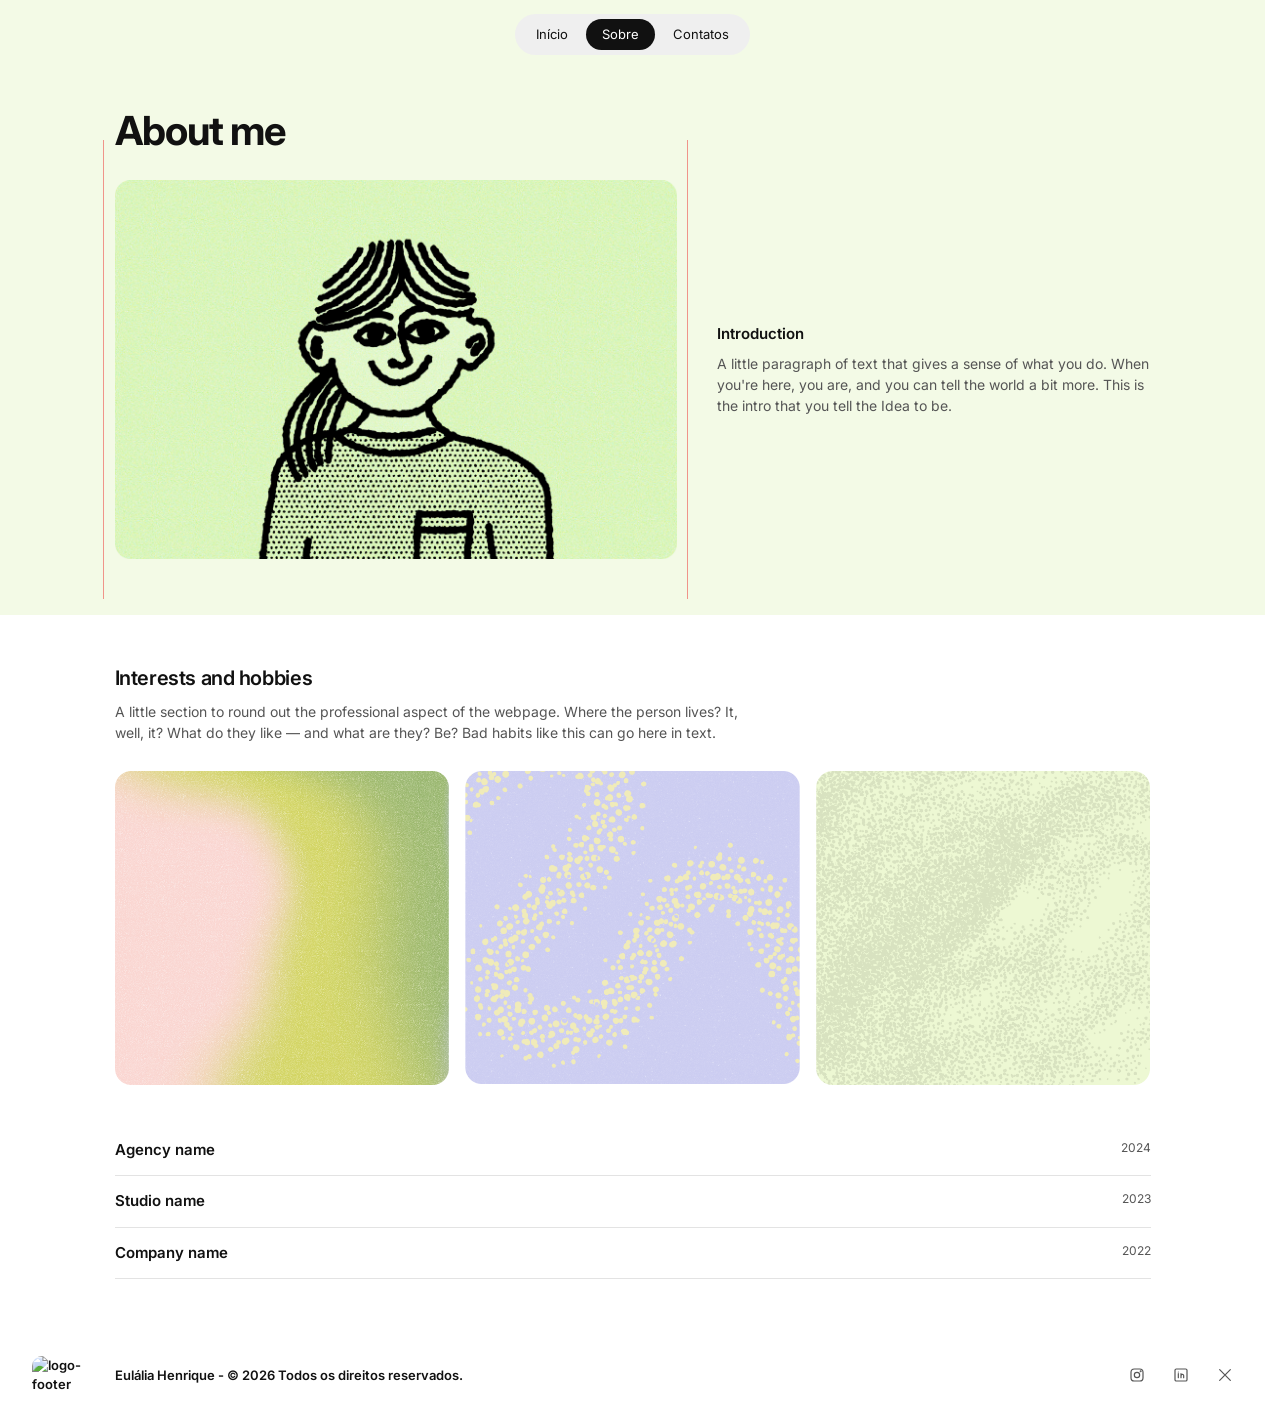
==== pages/about.html @ 5bd8da18 "Add files via upload" ====
<!DOCTYPE html>
<html lang="pt-BR">
<head>
  <meta charset="utf-8">
  <meta name="viewport" content="width=device-width, initial-scale=1">
  <title>Sobre Mim</title>
  <meta name="description" content="Conheça quem faz o Namedly: introdução, interesses, hobbies e trabalhos.">
  <meta name="theme-color" content="#ffffff">
  <link rel="icon" type="image/png" href="../imgs/logo.png">

  <link rel="preconnect" href="https://fonts.googleapis.com">
  <link rel="preconnect" href="https://fonts.gstatic.com" crossorigin>
  <link href="https://fonts.googleapis.com/css2?family=Inter:wght@400;500;600;700&display=swap" rel="stylesheet">

  <link rel="stylesheet" href="../assets/css/base.css">
  <link rel="stylesheet" href="../assets/css/about.css">
</head>
<body>

  <a class="skip-link" href="#conteudo">Ir para o conteúdo</a>

  <!-- Navbar -->
  <header class="nav">
    <nav aria-label="Principal">
      <ul class="nav__list">
        <li><a class="nav__link" href="../index.html">Início</a></li>
        <li><a class="nav__link" href="about.html" aria-current="page">Sobre</a></li>
        <li><a class="nav__link" href="landing-page.html">Contatos</a></li>
      </ul>
    </nav>
  </header>

  <main id="conteudo" lang="en">

    <!-- Topo e introdução -->
    <section class="top">
      <div class="wrap">
        <h1 class="heading top__title">About me</h1>

        <div class="intro">
          <div class="portrait">
            <picture>
              <source media="(min-width: 1280px)" srcset="../imgs/portrait-desktop.png" width="1152" height="776">
              <source media="(min-width: 800px)" srcset="../imgs/portrait-tablet.png" width="1344" height="882">
              <img src="../imgs/portrait-mobile.png" width="654" height="490" fetchpriority="high" alt="Retrato ilustrado">
            </picture>
          </div>
          <div class="intro__content">
            <h2 class="intro__heading">Introduction</h2>
            <p class="intro__text">A little paragraph of text that gives a sense of what you do. When you're here, you are, and you can tell the world a bit more. This is the intro that you tell the Idea to be.</p>
          </div>
        </div>
      </div>
    </section>

    <!-- Interesses e hobbies -->
    <section class="wrap interests">
      <h2 class="interests__title">Interests and hobbies</h2>
      <p class="interests__text">A little section to round out the professional aspect of the webpage. Where the person lives? It, well, it? What do they like — and what are they? Be? Bad habits like this can go here in text.</p>

      <div class="gallery">
        <picture class="gallery__item">
          <source media="(min-width: 1280px)" srcset="../imgs/tile-1-desktop.png" width="651" height="610">
          <source media="(min-width: 800px)" srcset="../imgs/tile-1-tablet.png" width="406" height="380">
          <img src="../imgs/tile-1-mobile.png" width="654" height="614" loading="lazy" decoding="async" alt="Gradiente rosa e verde">
        </picture>
        <picture class="gallery__item">
          <source media="(min-width: 1280px)" srcset="../imgs/tile-2-desktop.png" width="652" height="610">
          <source media="(min-width: 800px)" srcset="../imgs/tile-2-tablet.png" width="406" height="380">
          <img src="../imgs/tile-2-mobile.png" width="654" height="614" loading="lazy" decoding="async" alt="Textura lavanda com pontos">
        </picture>
        <picture class="gallery__item">
          <source media="(min-width: 1280px)" srcset="../imgs/tile-3-desktop.png" width="651" height="610">
          <source media="(min-width: 800px)" srcset="../imgs/tile-3-tablet.png" width="406" height="380">
          <img src="../imgs/tile-3-mobile.png" width="654" height="614" loading="lazy" decoding="async" alt="Textura verde clara">
        </picture>
      </div>

      <ul class="works">
        <li class="works__item"><span>Agency name</span><time class="works__year" datetime="2024">2024</time></li>
        <li class="works__item"><span>Studio name</span><time class="works__year" datetime="2023">2023</time></li>
        <li class="works__item"><span>Company name</span><time class="works__year" datetime="2022">2022</time></li>
      </ul>
    </section>

  </main>

  <!-- Rodapé -->
  <footer class="footer">
    <a class="footer__brand" href="index.html">
      <img src="../imgs/logo.png" class="logo-footer" alt="logo-footer">
      <p>Eulália Henrique - © 2026 Todos os direitos reservados.</p>
    </a>

    <nav class="footer__social" aria-label="Redes sociais">
      <a href="#" aria-label="Instagram">
        <svg viewBox="0 0 24 24" aria-hidden="true" focusable="false"><rect x="3" y="3" width="18" height="18" rx="5"/><circle cx="12" cy="12" r="4"/><circle cx="17.5" cy="6.5" r=".6"/></svg>
      </a>
      <a href="#" aria-label="LinkedIn">
        <svg viewBox="0 0 24 24" aria-hidden="true" focusable="false"><rect x="3" y="3" width="18" height="18" rx="2"/><path d="M8 10v6M8 7.5v.01M12 16v-6m0 3c0-2 4-3 4 0v3"/></svg>
      </a>
      <a href="#" aria-label="X">
        <svg viewBox="0 0 24 24" aria-hidden="true" focusable="false"><path d="M4 4l16 16M20 4L4 20"/></svg>
      </a>
    </nav>
  </footer>

</body>
</html>
---- assets/css/base.css ----
/* ==========================================================================
   BASE · estilos compartilhados por todas as páginas
   Conteúdo: variáveis, reset, navbar, botões e rodapé
   ========================================================================== */


/* 1. Variáveis
   ========================================================================== */
:root {
  --color-ink: #111;
  --color-muted: #555;
  --color-line: #e3e3e3;
  --color-pill: #efefef;
  --color-white: #fff;
  --color-focus: #5b5bf0;

  --font-base: "Inter", system-ui, sans-serif;

  --radius-sm: 6px;
  --radius-md: 12px;
  --radius-pill: 999px;

  --nav-height: 69px;
  --container: 90rem;

  /* Paleta de apoio (usada nas páginas) */
  --color-sage: #f3fae6;
  --color-coral: #f0948a;
  --color-ink-soft: #333;
}


/* 2. Reset e elementos globais
   ========================================================================== */
*,
*::before,
*::after {
  box-sizing: border-box;
}

* {
  margin: 0;
}

/* Reserva o espaço da barra de rolagem em todas as páginas,
   assim a navbar não muda de lugar quando a página não tem rolagem */
html {
  scrollbar-gutter: stable;
  -webkit-text-size-adjust: 100%;
  text-size-adjust: 100%;
}

body {
  font-family: var(--font-base);
  color: var(--color-ink);
  background: var(--color-white);
  line-height: 1.5;
}

a {
  color: inherit;
}

img {
  max-width: 100%;
  height: auto;
}

:focus-visible {
  outline: 2px solid var(--color-focus);
  outline-offset: 2px;
}

/* Títulos de destaque: o texto quebra em linhas equilibradas, sem precisar de <br> */
.heading {
  font-weight: 700;
  letter-spacing: -0.03em;
  line-height: 1.05;
  text-wrap: balance;
}


/* 3. Navbar
   ========================================================================== */
.nav {
  position: sticky;
  top: 0;
  z-index: 10;
  display: flex;
  align-items: center;
  justify-content: center;
  height: var(--nav-height); /* altura fixa: o resto da página usa este valor */
}

.nav__list {
  display: flex;
  gap: 2px;
  padding: 5px;
  list-style: none;
  background: var(--color-pill);
  border-radius: var(--radius-pill);
}

.nav__link {
  display: block;
  padding: 6px 16px;
  font-size: 0.8125rem;
  text-decoration: none;
  border-radius: var(--radius-pill);
  transition: background 0.15s;
}

.nav__link:hover {
  background: var(--color-white);
}

.nav__link[aria-current="page"] {
  color: var(--color-white);
  background: var(--color-ink);
}


/* 4. Botões
   ========================================================================== */
.actions {
  display: flex;
  flex-wrap: wrap;
  gap: 8px;
}

.btn {
  display: inline-block;
  padding: 10px 18px;
  font: 500 0.8125rem var(--font-base);
  text-decoration: none;
  border: 1px solid var(--color-ink);
  border-radius: 8px;
  cursor: pointer;
  transition: background 0.15s, color 0.15s, transform 0.15s;
}

.btn:active {
  transform: translateY(1px);
}

.btn--dark {
  color: var(--color-white);
  background: var(--color-ink);
}

.btn--dark:hover {
  background: var(--color-ink-soft);
}

.btn--light {
  background: var(--color-white);
}

.btn--light:hover {
  background: var(--color-pill);
}


/* 5. Rodapé
   ========================================================================== */
.footer {
  display: flex;
  align-items: center;
  justify-content: space-between;
  width: 100%;
  max-width: var(--container);
  margin-inline: auto;
  padding: 20px 32px;
  font-size: 0.8125rem;
}

.footer__brand {
  display: flex;
  align-items: center;
  gap: 8px;
  font-weight: 600;
  text-decoration: none;
}

.footer__social {
  display: flex;
  gap: 4px;
  margin-right: -12px; /* alinha o ícone (não a área de toque) com a borda do conteúdo */
}

/* Área de toque de 40px para cada ícone */
.footer__social a {
  display: grid;
  place-items: center;
  width: 40px;
  height: 40px;
  border-radius: 50%;
  transition: background 0.15s;
}

.footer__social a:hover {
  background: var(--color-pill);
}

.footer__social svg {
  display: block;
  width: 16px;
  height: 16px;
  fill: none;
  stroke: var(--color-muted);
  stroke-width: 1.8;
  stroke-linecap: round;
  stroke-linejoin: round;
}

.footer__social a:hover svg {
  stroke: var(--color-ink);
}

.logo-footer {

  max-width: 100%;
  width: 75px;
  border-radius: 10px;

}

/* 6. Acessibilidade
   ========================================================================== */
/* Link "pular para o conteúdo": aparece só quando recebe foco do teclado */
.skip-link {
  position: absolute;
  top: 8px;
  left: 8px;
  z-index: 20;
  padding: 8px 14px;
  font-size: 0.8125rem;
  color: var(--color-white);
  background: var(--color-ink);
  border-radius: 8px;
  transform: translateY(-200%);
}

.skip-link:focus {
  transform: none;
}

/* Texto lido por leitores de tela, invisível na tela */
.visually-hidden {
  position: absolute;
  width: 1px;
  height: 1px;
  overflow: hidden;
  clip-path: inset(50%);
  white-space: nowrap;
}


/* 7. Responsivo
   ========================================================================== */
@media (max-width: 799px) {
  .footer {
    flex-direction: column;
    align-items: flex-start;
    gap: 14px;
    padding: 20px 20px 28px;
  }

  .footer__social {
    margin: 0 0 0 -12px;
  }
}

@media (prefers-reduced-motion: reduce) {
  * {
    transition: none !important;
  }
}
---- assets/css/about.css ----
/* ==========================================================================
   ABOUT · página "About me"
   ========================================================================== */


/* 1. Layout
   ========================================================================== */
.wrap {
  max-width: 1100px;
  margin: 0 auto;
  padding: 0 32px;
}


/* 2. Topo e introdução
   ========================================================================== */
.top {
  padding: 110px 0 56px;
  margin-top: calc(var(--nav-height) * -1);
  background: var(--color-sage);
}

.top__title {
  margin-bottom: 28px;
  font-size: clamp(1.875rem, 4vw, 2.5rem);
}

.intro {
  position: relative;
  display: grid;
  grid-template-columns: 1.3fr 1fr;
  gap: 40px;
  align-items: center;
}

/* Linhas vermelhas verticais */
.intro::before,
.intro::after {
  content: "";
  position: absolute;
  top: -40px;
  bottom: -40px;
  width: 1px;
  background: var(--color-coral);
}

.intro::before { left: -12px; }
.intro::after  { left: calc(56% - 8px); }

.portrait picture {
  display: block;
}

.portrait img {
  display: block;
  width: 100%;
  height: auto;
}

.intro__heading {
  font-size: 0.9375rem;
  font-weight: 600;
}

.intro__text,
.interests__text {
  max-width: 28rem;
  margin-top: 8px;
  font-size: 0.875rem;
  color: var(--color-muted);
}


/* 3. Interesses e hobbies
   ========================================================================== */
.interests__title {
  margin-top: 48px;
  font-size: 1.25rem;
  font-weight: 600;
  letter-spacing: -0.02em;
}

.interests__text {
  max-width: 40rem;
}

.gallery {
  display: grid;
  grid-template-columns: repeat(3, 1fr);
  gap: 16px;
  margin: 28px 0 40px;
}

.gallery__item {
  display: block;
}

.gallery__item img {
  display: block;
  width: 100%;
  height: auto;
}


/* 4. Lista de trabalhos
   ========================================================================== */
.works {
  padding: 0 0 56px;
  list-style: none;
}

.works__item {
  display: flex;
  justify-content: space-between;
  padding: 14px 0;
  font-size: 0.9375rem;
  font-weight: 600;
  border-bottom: 1px solid var(--color-line);
}

.works__year {
  font-size: 0.75rem;
  font-weight: 400;
  color: var(--color-muted);
}


/* 5. Responsivo (mesmos pontos de quebra do Figma)
   Tablet: 800px a 1279px · Mobile: até 799px
   ========================================================================== */
@media (max-width: 1279px) {
  .intro {
    grid-template-columns: 1fr;
    gap: 20px;
  }

  .intro::before,
  .intro::after {
    display: none;
  }
}

@media (max-width: 799px) {
  .wrap {
    padding: 0 20px;
  }

  .gallery {
    grid-template-columns: 1fr;
  }
}
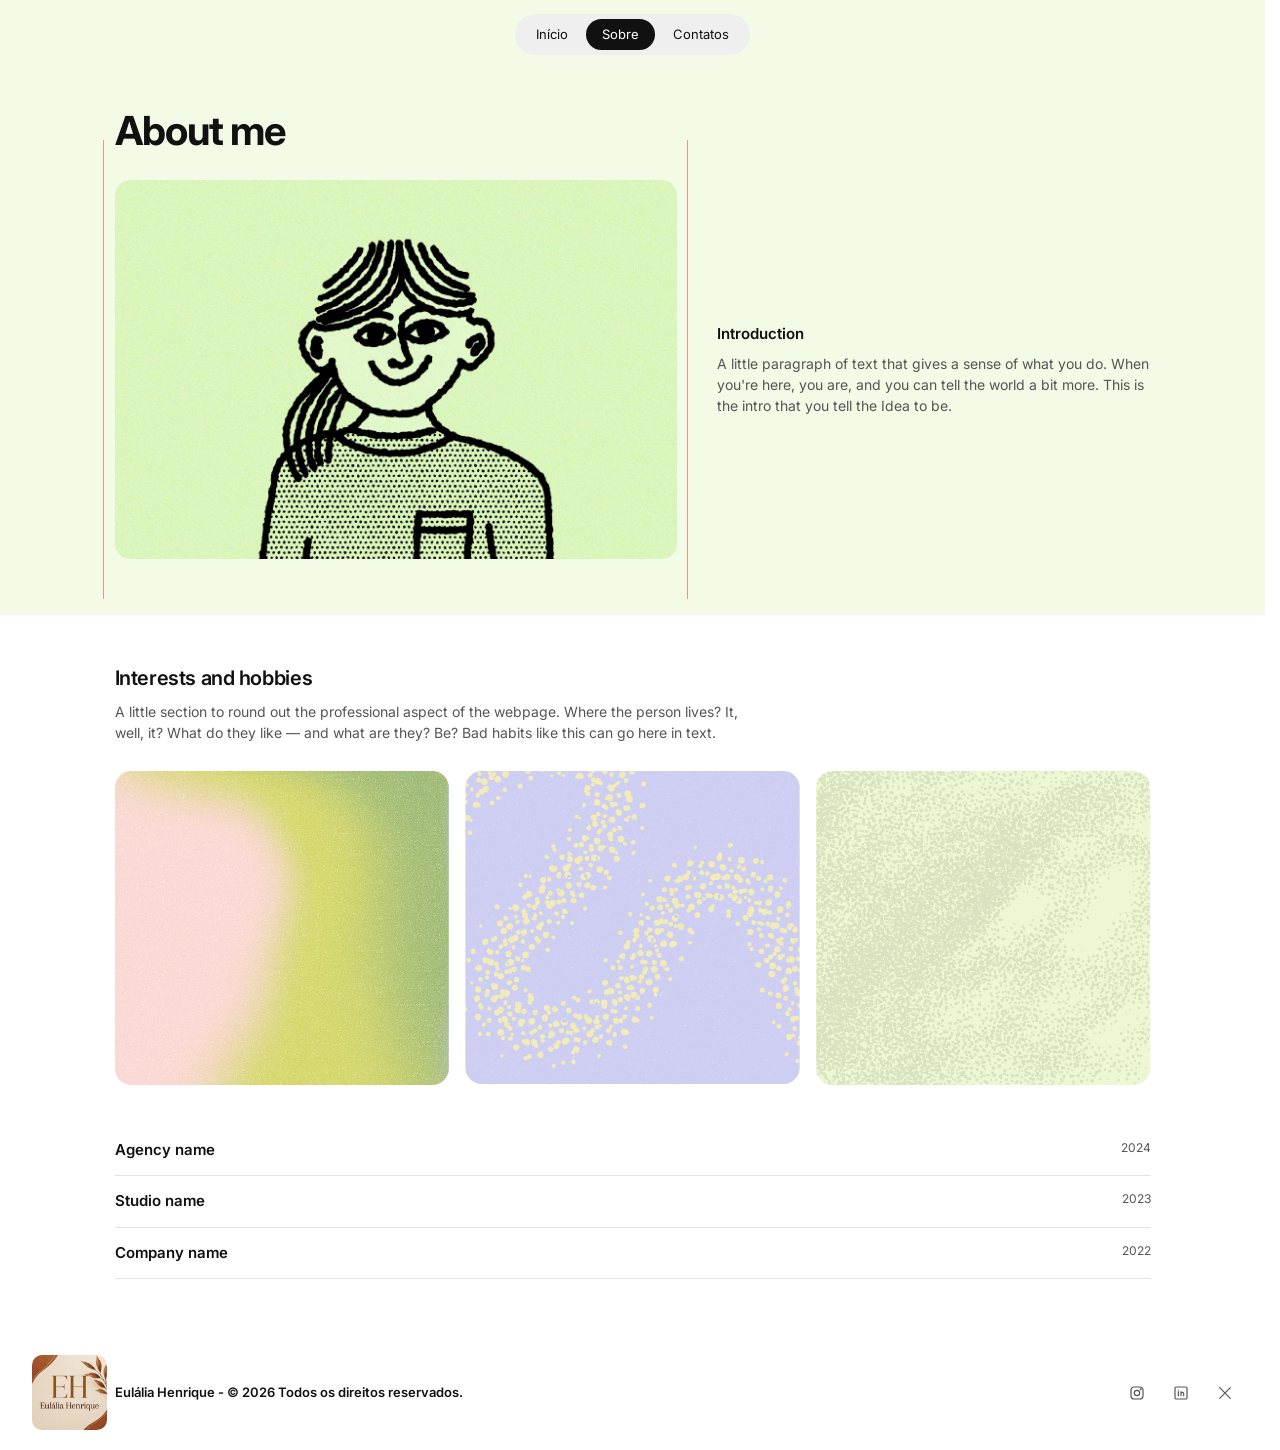
==== commit d458a0bd: "Fix logo image filename in footer" ====
--- a/pages/about.html
+++ b/pages/about.html
@@ -88,7 +88,7 @@
   <!-- Rodapé -->
   <footer class="footer">
     <a class="footer__brand" href="index.html">
-      <img src="../imgs/logo.png" class="logo-footer" alt="logo-footer">
+      <img src="../imgs/Logo.png" class="logo-footer" alt="logo-footer">
       <p>Eulália Henrique - © 2026 Todos os direitos reservados.</p>
     </a>
 
